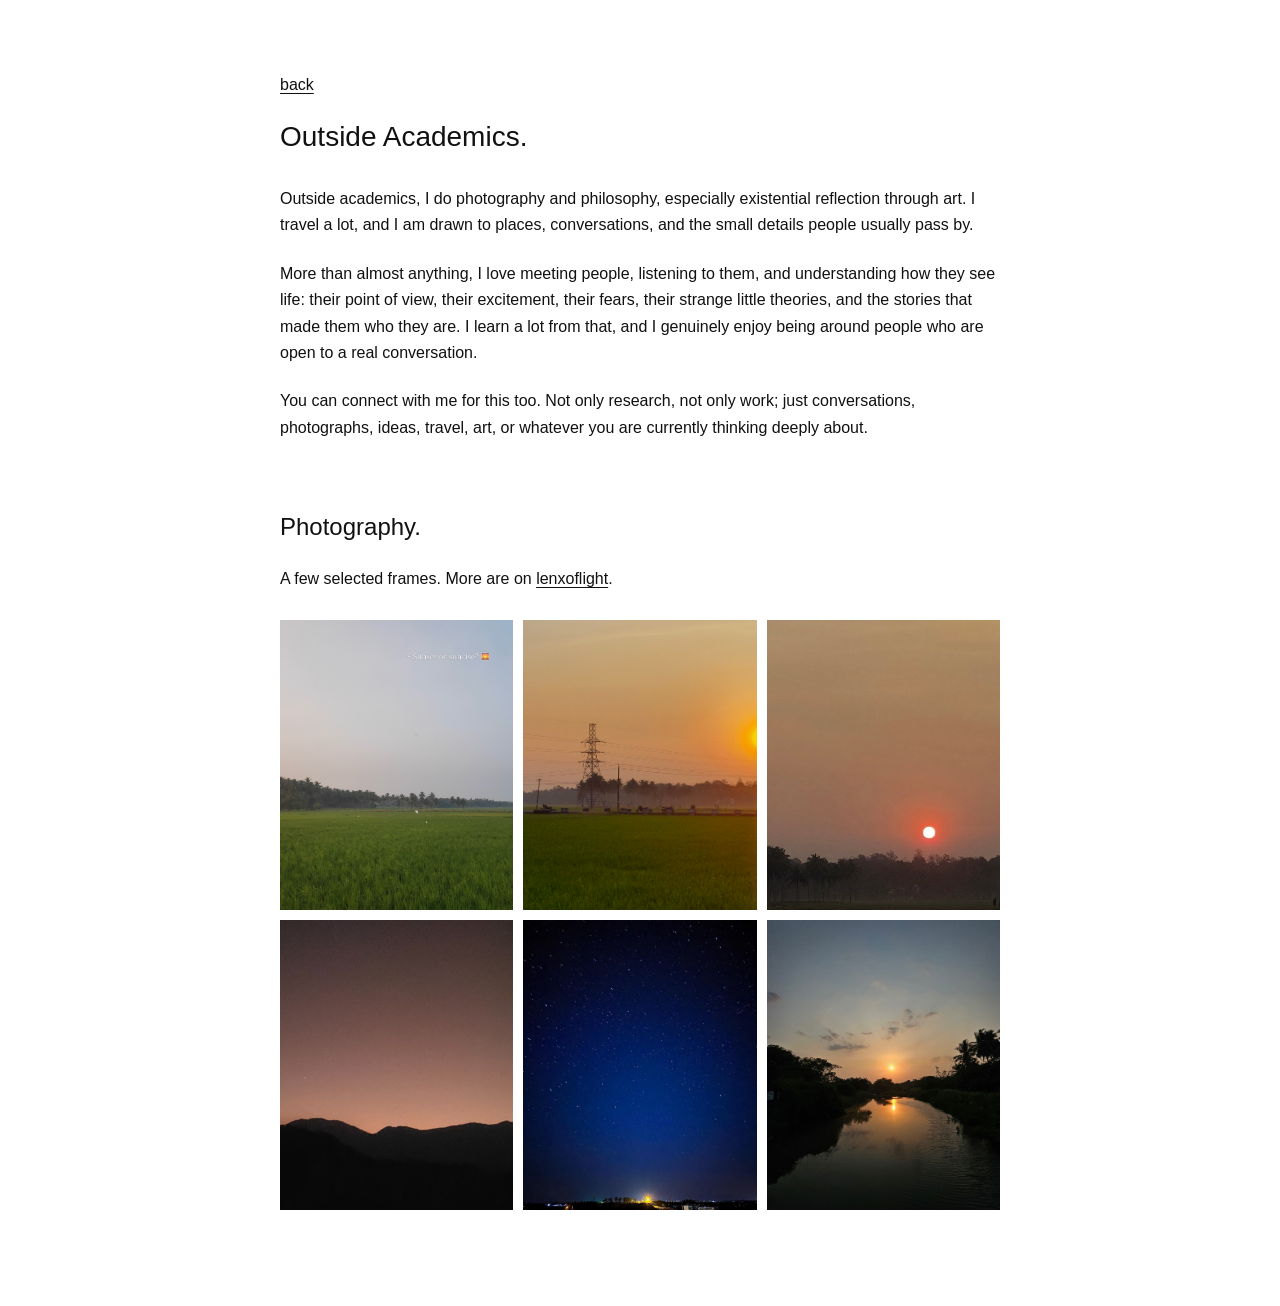
==== life.html @ 09ab65a8 "Update personal homepage" ====
<!DOCTYPE html>
<html lang="en">
<head>
    <meta charset="UTF-8">
    <meta name="viewport" content="width=device-width, initial-scale=1.0">
    <meta name="description" content="A personal page by Ajmal M about photography, philosophy, travel, and meeting people.">
    <title>Ajmal M | Outside Academics</title>
    <link rel="stylesheet" href="style.css">
</head>
<body>
    <main>
        <section class="intro">
            <p><a href="index.html">back</a></p>
            <h1>Outside Academics.</h1>

            <p>
                Outside academics, I do photography and philosophy, especially existential reflection through art. I travel a lot, and I am drawn to places, conversations, and the small details people usually pass by.
            </p>

            <p>
                More than almost anything, I love meeting people, listening to them, and understanding how they see life: their point of view, their excitement, their fears, their strange little theories, and the stories that made them who they are. I learn a lot from that, and I genuinely enjoy being around people who are open to a real conversation.
            </p>

            <p>
                You can connect with me for this too. Not only research, not only work; just conversations, photographs, ideas, travel, art, or whatever you are currently thinking deeply about.
            </p>

        </section>

        <section>
            <h2>Photography.</h2>
            <p>
                A few selected frames. More are on <a href="https://www.instagram.com/lenxoflight/" target="_blank" rel="noreferrer">lenxoflight</a>.
            </p>

            <div class="photo-grid" aria-label="Selected photography">
                <img src="IMG_8868.JPG" alt="Selected photograph by Ajmal M">
                <img src="IMG_8860.JPG" alt="Selected photograph by Ajmal M">
                <img src="IMG_8866.PNG" alt="Selected photograph by Ajmal M">
                <img src="IMG_8872.PNG" alt="Selected photograph by Ajmal M">
                <img src="IMG_8873.PNG" alt="Selected photograph by Ajmal M">
                <img src="IMG_8874.PNG" alt="Selected photograph by Ajmal M">
            </div>
        </section>
    </main>
</body>
</html>
---- style.css ----
* {
    box-sizing: border-box;
}

body {
    margin: 0;
    background: #ffffff;
    color: #111111;
    font-family: Arial, Helvetica, sans-serif;
    font-size: 16px;
    line-height: 1.65;
}

main {
    width: min(720px, calc(100% - 40px));
    margin: 0 auto;
    padding: 72px 0 96px;
}

h1,
h2,
h3,
p {
    margin-top: 0;
}

h1 {
    margin-bottom: 32px;
    font-size: 28px;
    line-height: 1.2;
    font-weight: 400;
}

h2 {
    margin: 64px 0 24px;
    font-size: 24px;
    line-height: 1.2;
    font-weight: 400;
}

h3 {
    margin-bottom: 4px;
    font-size: 16px;
    line-height: 1.45;
    font-weight: 400;
}

p {
    margin-bottom: 22px;
}

a {
    color: #111111;
    text-decoration: underline;
    text-underline-offset: 3px;
}

a:hover {
    color: #777777;
}

.intro {
    margin-bottom: 72px;
}

.email {
    margin-top: 36px;
    margin-bottom: 10px;
}

.links {
    display: flex;
    flex-wrap: wrap;
    gap: 8px;
}

.item {
    margin-bottom: 34px;
}

.item p {
    margin-bottom: 4px;
}

section:last-child {
    margin-top: 8px;
}

.photo-grid {
    display: grid;
    grid-template-columns: repeat(3, 1fr);
    gap: 10px;
    margin-top: 28px;
}

.photo-grid img {
    width: 100%;
    aspect-ratio: 896 / 1113;
    display: block;
    object-fit: cover;
}

@media (max-width: 520px) {
    main {
        width: min(100% - 28px, 720px);
        padding-top: 48px;
    }

    h1 {
        font-size: 26px;
    }

    h2 {
        margin-top: 52px;
    }

    .photo-grid {
        grid-template-columns: repeat(2, 1fr);
    }
}
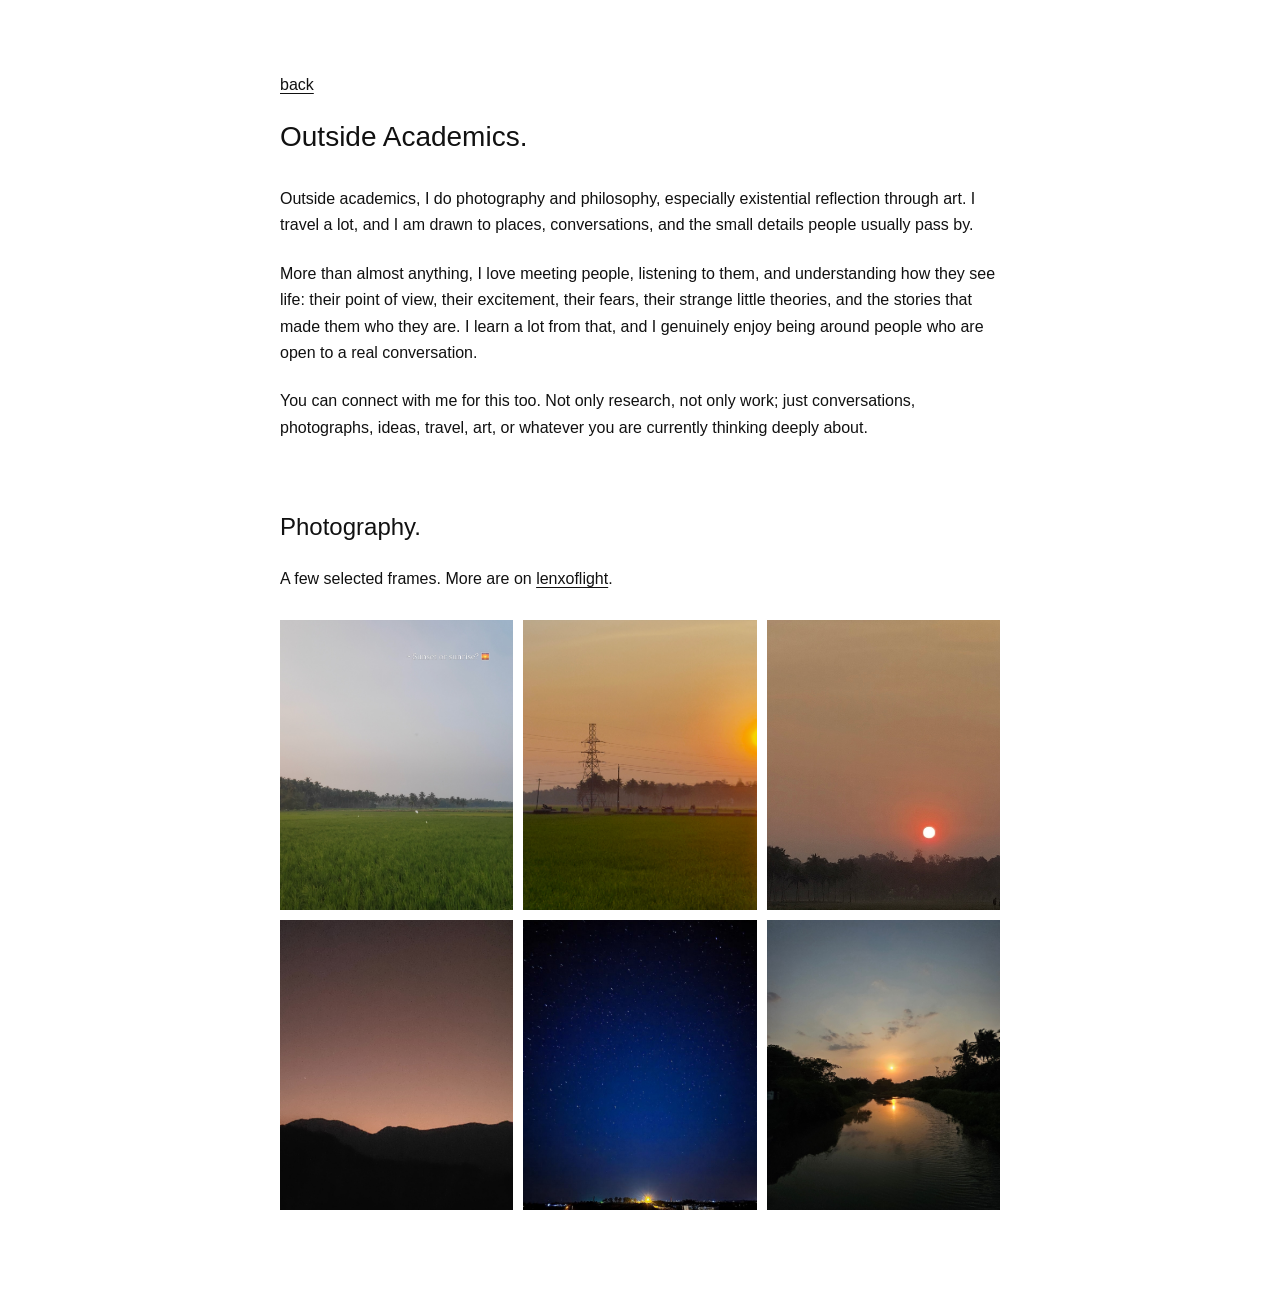
==== commit beca7bf1: "Add visitor map widget" ====
--- a/life.html
+++ b/life.html
@@ -42,6 +42,10 @@
                 <img src="IMG_8874.PNG" alt="Selected photograph by Ajmal M">
             </div>
         </section>
+
+        <section class="visitor-map" aria-label="Visitor map">
+            <script type="text/javascript" id="mapmyvisitors" src="//mapmyvisitors.com/map.js?d=YgQqd9OZsdZylh20CJjP2Hml6EyKtCfeo9AFl-pLIPY&cl=ffffff&w=a"></script>
+        </section>
     </main>
 </body>
 </html>
--- a/style.css
+++ b/style.css
@@ -71,7 +71,25 @@
 .links {
     display: flex;
     flex-wrap: wrap;
-    gap: 8px;
+    gap: 10px;
+    margin-top: 26px;
+}
+
+.links span {
+    display: none;
+}
+
+.links a {
+    padding: 6px 12px;
+    border: 1px solid #111111;
+    border-radius: 999px;
+    text-decoration: none;
+    line-height: 1.3;
+}
+
+.links a:hover {
+    background: #111111;
+    color: #ffffff;
 }
 
 .item {
@@ -100,6 +118,10 @@
     object-fit: cover;
 }
 
+.visitor-map {
+    margin-top: 64px;
+}
+
 @media (max-width: 520px) {
     main {
         width: min(100% - 28px, 720px);
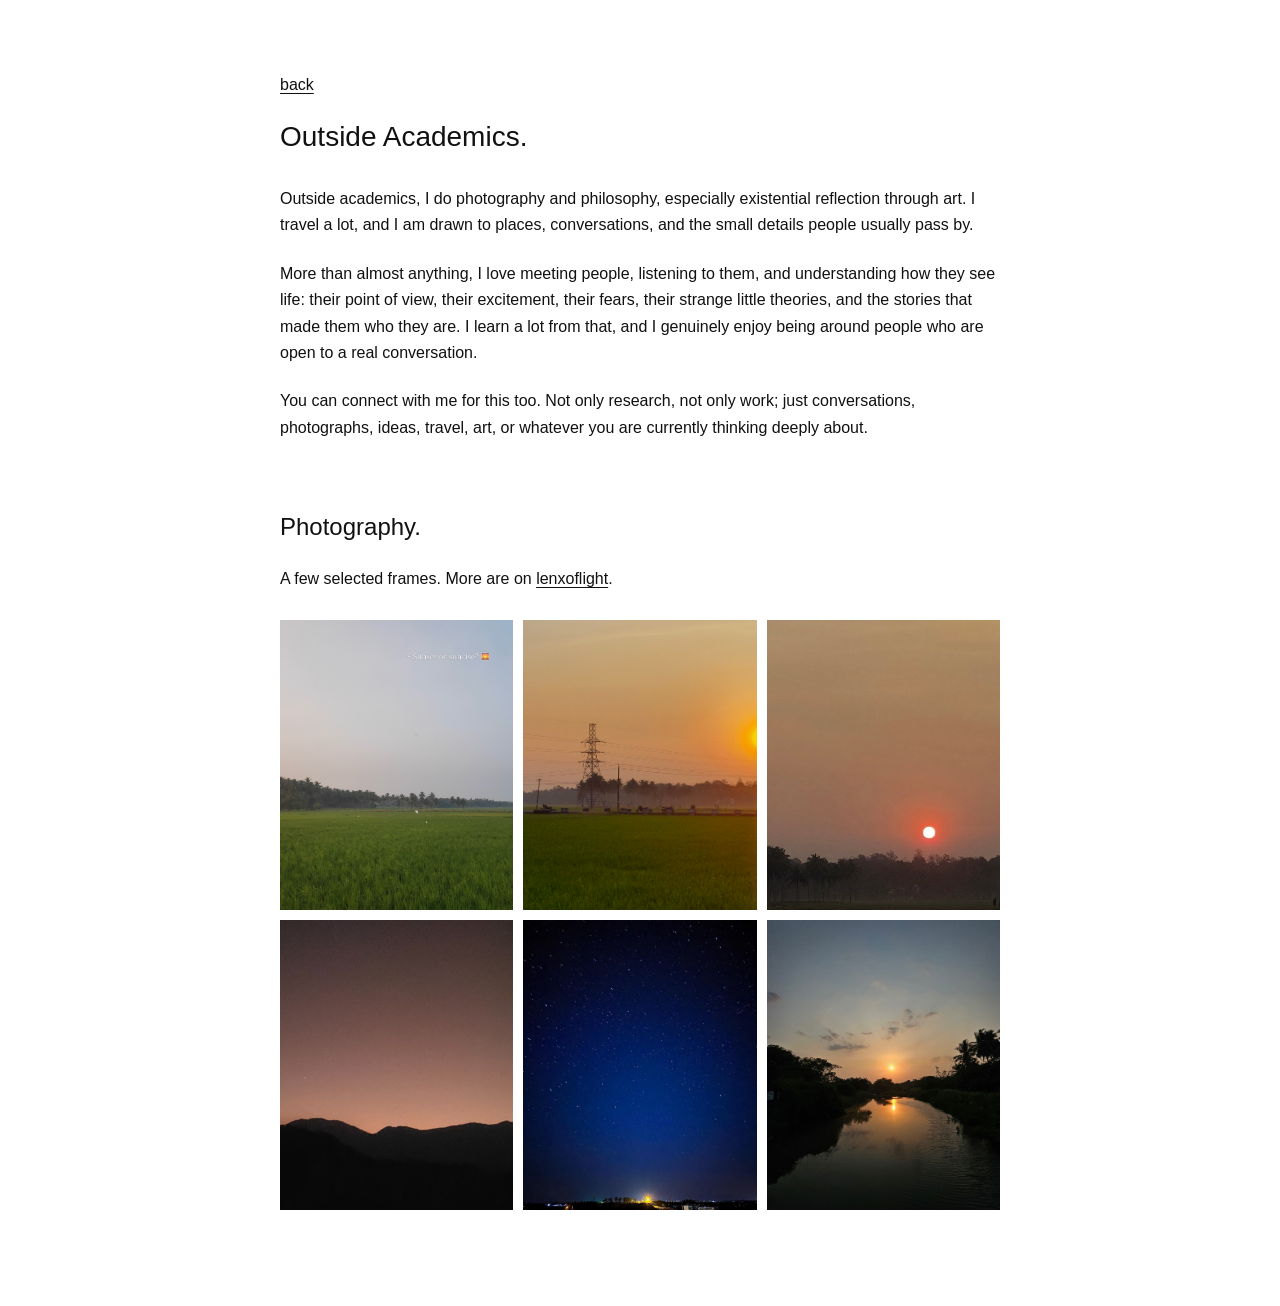
==== commit 8a005676: "Move visitor map to separate page" ====
--- a/life.html
+++ b/life.html
@@ -43,9 +43,6 @@
             </div>
         </section>
 
-        <section class="visitor-map" aria-label="Visitor map">
-            <script type="text/javascript" id="mapmyvisitors" src="//mapmyvisitors.com/map.js?d=YgQqd9OZsdZylh20CJjP2Hml6EyKtCfeo9AFl-pLIPY&cl=ffffff&w=a"></script>
-        </section>
     </main>
 </body>
 </html>
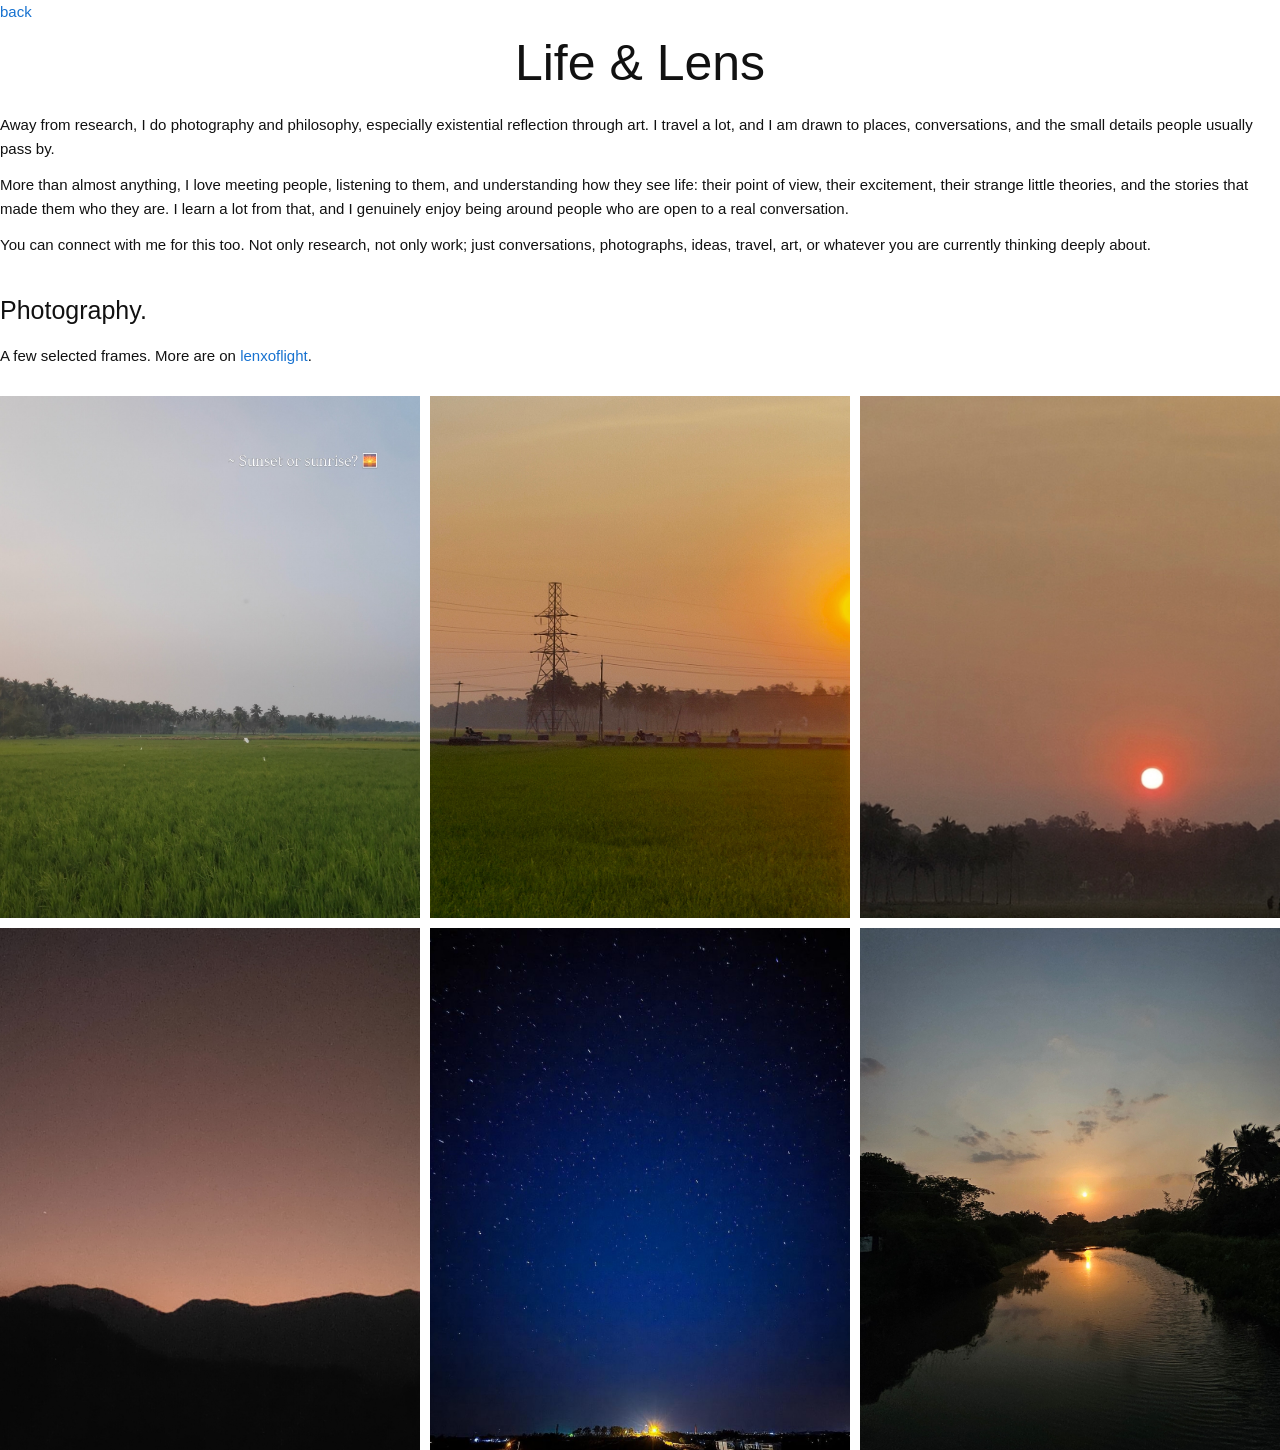
==== commit 88c1e6fb: "Adapt academic homepage layout" ====
--- a/life.html
+++ b/life.html
@@ -3,22 +3,23 @@
 <head>
     <meta charset="UTF-8">
     <meta name="viewport" content="width=device-width, initial-scale=1.0">
-    <meta name="description" content="A personal page by Ajmal M about photography, philosophy, travel, and meeting people.">
-    <title>Ajmal M | Outside Academics</title>
+    <meta name="description" content="Ajmal M on photography, philosophy, travel, and meeting people.">
+    <title>Ajmal M | Life & Lens</title>
+    <link rel="icon" type="image/png" href="images/iit-madras-logo.png">
     <link rel="stylesheet" href="style.css">
 </head>
 <body>
     <main>
         <section class="intro">
             <p><a href="index.html">back</a></p>
-            <h1>Outside Academics.</h1>
+            <h1>Life & Lens</h1>
 
             <p>
-                Outside academics, I do photography and philosophy, especially existential reflection through art. I travel a lot, and I am drawn to places, conversations, and the small details people usually pass by.
+                Away from research, I do photography and philosophy, especially existential reflection through art. I travel a lot, and I am drawn to places, conversations, and the small details people usually pass by.
             </p>
 
             <p>
-                More than almost anything, I love meeting people, listening to them, and understanding how they see life: their point of view, their excitement, their fears, their strange little theories, and the stories that made them who they are. I learn a lot from that, and I genuinely enjoy being around people who are open to a real conversation.
+                More than almost anything, I love meeting people, listening to them, and understanding how they see life: their point of view, their excitement, their strange little theories, and the stories that made them who they are. I learn a lot from that, and I genuinely enjoy being around people who are open to a real conversation.
             </p>
 
             <p>
--- a/style.css
+++ b/style.css
@@ -6,15 +6,25 @@
     margin: 0;
     background: #ffffff;
     color: #111111;
-    font-family: Arial, Helvetica, sans-serif;
-    font-size: 16px;
-    line-height: 1.65;
-}
-
-main {
-    width: min(720px, calc(100% - 40px));
+    font-family: Lato, Verdana, Helvetica, sans-serif;
+    font-size: 15px;
+    line-height: 1.6;
+}
+
+a {
+    color: #1772d0;
+    text-decoration: none;
+}
+
+a:hover,
+a:focus {
+    color: #f09228;
+}
+
+.page {
+    width: min(1000px, calc(100% - 32px));
     margin: 0 auto;
-    padding: 72px 0 96px;
+    padding: 34px 0 70px;
 }
 
 h1,
@@ -25,83 +35,122 @@
 }
 
 h1 {
-    margin-bottom: 32px;
-    font-size: 28px;
-    line-height: 1.2;
+    margin-bottom: 22px;
+    text-align: center;
+    font-size: 50px;
+    line-height: 1.1;
     font-weight: 400;
 }
 
 h2 {
-    margin: 64px 0 24px;
-    font-size: 24px;
-    line-height: 1.2;
+    margin: 38px 0 18px;
+    font-size: 25px;
+    line-height: 1.25;
     font-weight: 400;
 }
 
 h3 {
     margin-bottom: 4px;
-    font-size: 16px;
-    line-height: 1.45;
-    font-weight: 400;
+    font-size: 15px;
+    line-height: 1.35;
+    font-weight: 700;
 }
 
 p {
-    margin-bottom: 22px;
-}
-
-a {
-    color: #111111;
-    text-decoration: underline;
-    text-underline-offset: 3px;
-}
-
-a:hover {
-    color: #777777;
-}
-
-.intro {
-    margin-bottom: 72px;
-}
-
-.email {
-    margin-top: 36px;
-    margin-bottom: 10px;
+    margin-bottom: 12px;
+}
+
+.hero {
+    display: grid;
+    grid-template-columns: minmax(0, 1fr) 280px;
+    gap: 34px;
+    align-items: center;
+    padding: 12px 20px 26px;
+}
+
+.hero-copy {
+    max-width: 680px;
+}
+
+.profile-photo {
+    width: 100%;
+    height: auto;
+    border-radius: 12px;
 }
 
 .links {
     display: flex;
     flex-wrap: wrap;
+    justify-content: center;
     gap: 10px;
-    margin-top: 26px;
-}
-
-.links span {
-    display: none;
+    margin-top: 20px;
 }
 
 .links a {
-    padding: 6px 12px;
-    border: 1px solid #111111;
+    padding: 5px 11px;
+    border: 1px solid #1772d0;
     border-radius: 999px;
-    text-decoration: none;
-    line-height: 1.3;
+    line-height: 1.25;
 }
 
 .links a:hover {
-    background: #111111;
-    color: #ffffff;
-}
-
-.item {
-    margin-bottom: 34px;
-}
-
-.item p {
-    margin-bottom: 4px;
-}
-
-section:last-child {
-    margin-top: 8px;
+    border-color: #f09228;
+}
+
+.news-list,
+.plain-list {
+    margin-top: 0;
+    padding-left: 22px;
+}
+
+.news-list li,
+.plain-list li {
+    margin-bottom: 8px;
+}
+
+.news-list span {
+    color: #d00000;
+    font-weight: 700;
+}
+
+.focus-list {
+    display: grid;
+    grid-template-columns: repeat(3, 1fr);
+    gap: 12px;
+    margin-top: 20px;
+}
+
+.focus-list p {
+    margin: 0;
+    padding: 14px;
+    border: 1px solid #e8e8e8;
+    background: #fafafa;
+    font-weight: 700;
+}
+
+.experience {
+    display: grid;
+    grid-template-columns: 170px minmax(0, 1fr);
+    gap: 26px;
+    align-items: center;
+    padding: 18px 0;
+}
+
+.logo {
+    display: flex;
+    align-items: center;
+    justify-content: center;
+}
+
+.logo img {
+    max-width: 100%;
+    max-height: 105px;
+    object-fit: contain;
+}
+
+.meta {
+    color: #666666;
+    margin-bottom: 6px;
 }
 
 .photo-grid {
@@ -119,21 +168,48 @@
 }
 
 .visitor-map {
-    margin-top: 64px;
+    margin-top: 40px;
+}
+
+@media (max-width: 760px) {
+    h1 {
+        text-align: left;
+        font-size: 38px;
+    }
+
+    .hero {
+        grid-template-columns: 1fr;
+        padding-left: 0;
+        padding-right: 0;
+    }
+
+    .profile-photo {
+        max-width: 260px;
+        grid-row: 1;
+    }
+
+    .links {
+        justify-content: flex-start;
+    }
+
+    .focus-list,
+    .experience {
+        grid-template-columns: 1fr;
+    }
+
+    .logo {
+        justify-content: flex-start;
+    }
+
+    .logo img {
+        max-width: 170px;
+    }
 }
 
 @media (max-width: 520px) {
-    main {
-        width: min(100% - 28px, 720px);
-        padding-top: 48px;
-    }
-
-    h1 {
-        font-size: 26px;
-    }
-
-    h2 {
-        margin-top: 52px;
+    .page {
+        width: min(100% - 28px, 1000px);
+        padding-top: 26px;
     }
 
     .photo-grid {
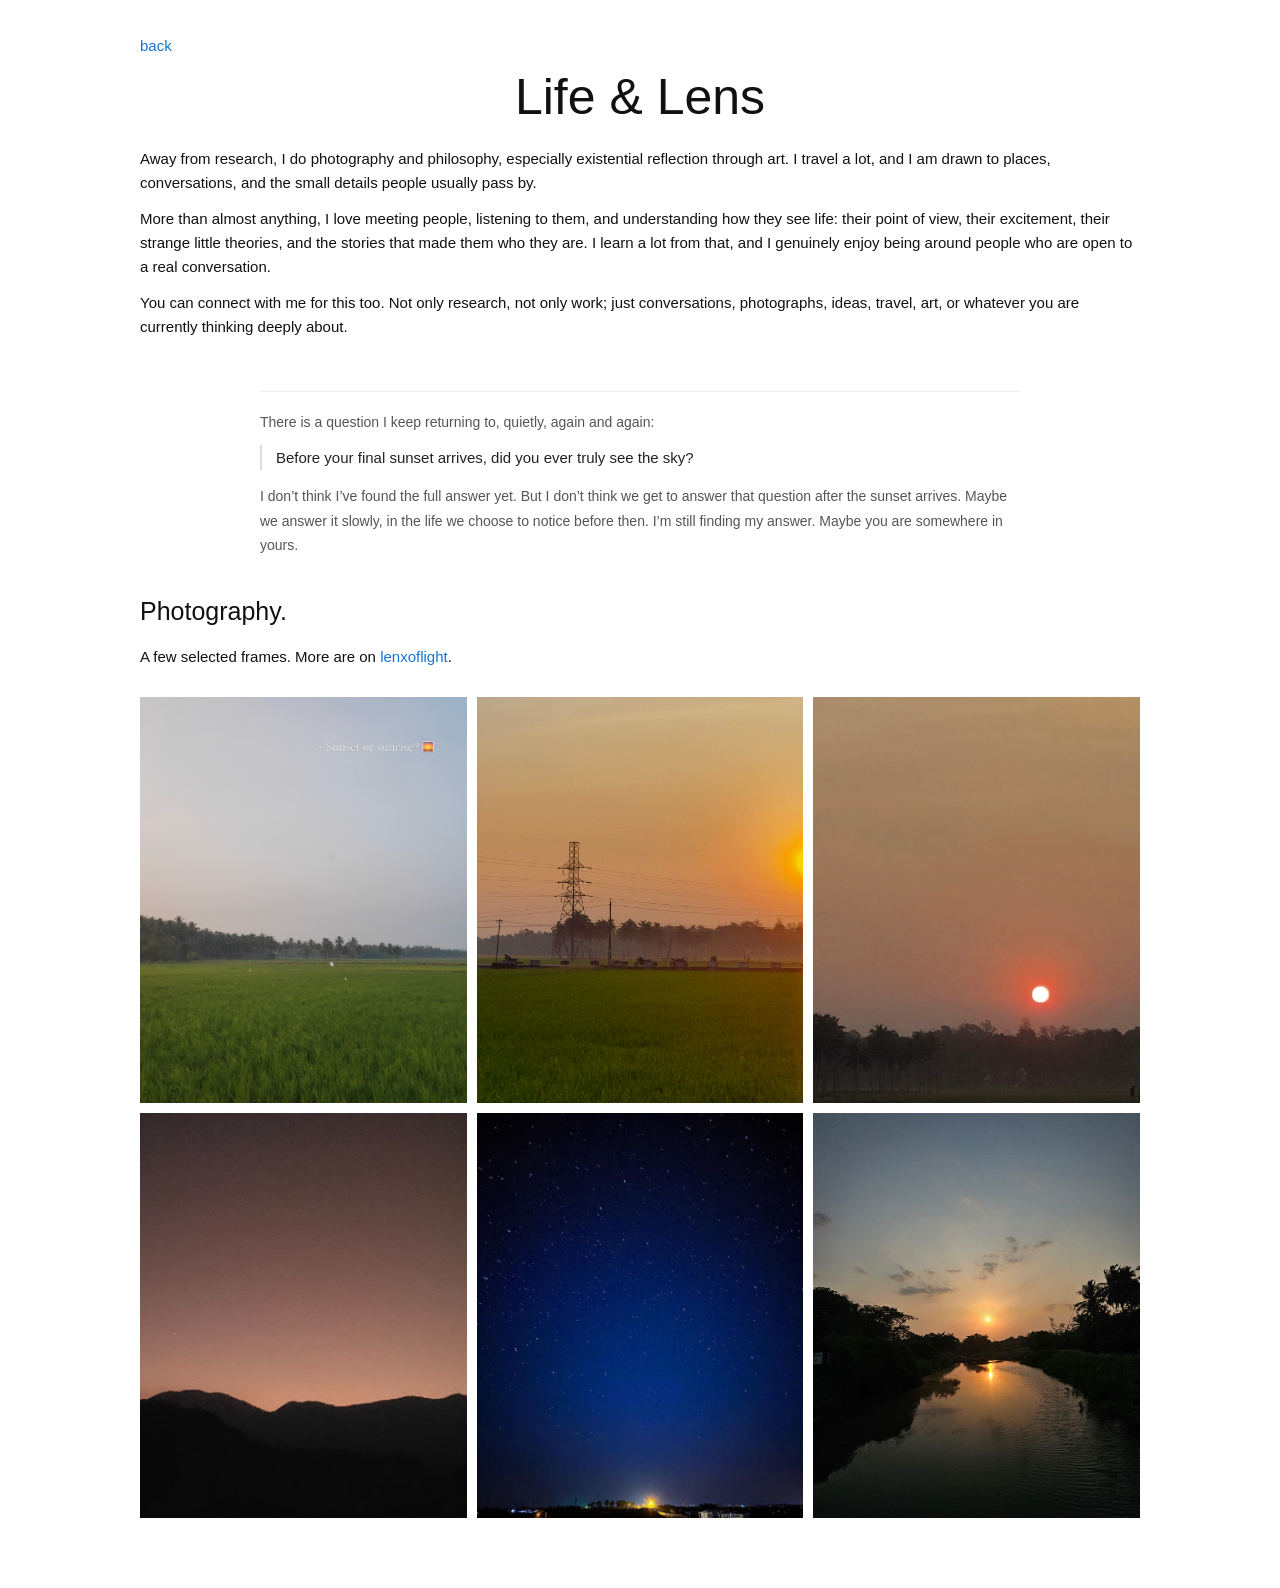
==== commit 1158b3c2: "Add Life and Lens reflection note" ====
--- a/life.html
+++ b/life.html
@@ -6,10 +6,10 @@
     <meta name="description" content="Ajmal M on photography, philosophy, travel, and meeting people.">
     <title>Ajmal M | Life & Lens</title>
     <link rel="icon" type="image/png" href="images/iit-madras-logo.png">
-    <link rel="stylesheet" href="style.css">
+    <link rel="stylesheet" href="style.css?v=20260511">
 </head>
 <body>
-    <main>
+    <main class="page">
         <section class="intro">
             <p><a href="index.html">back</a></p>
             <h1>Life & Lens</h1>
@@ -26,6 +26,14 @@
                 You can connect with me for this too. Not only research, not only work; just conversations, photographs, ideas, travel, art, or whatever you are currently thinking deeply about.
             </p>
 
+        </section>
+
+        <section class="reflection">
+            <p>There is a question I keep returning to, quietly, again and again:</p>
+            <blockquote class="reflection-question">Before your final sunset arrives, did you ever truly see the sky?</blockquote>
+            <p>
+                I don’t think I’ve found the full answer yet. But I don’t think we get to answer that question after the sunset arrives. Maybe we answer it slowly, in the life we choose to notice before then. I’m still finding my answer. Maybe you are somewhere in yours.
+            </p>
         </section>
 
         <section>
--- a/style.css
+++ b/style.css
@@ -126,6 +126,7 @@
     border: 1px solid #e8e8e8;
     background: #fafafa;
     font-weight: 700;
+    text-align: center;
 }
 
 .experience {
@@ -171,6 +172,30 @@
     margin-top: 40px;
 }
 
+.reflection {
+    max-width: 760px;
+    margin: 52px auto 0;
+    padding-top: 18px;
+    border-top: 1px solid #eeeeee;
+    color: #555555;
+}
+
+.reflection-question {
+    margin: 10px 0 14px;
+    padding-left: 14px;
+    border-left: 2px solid #dddddd;
+    color: #222222;
+    font-size: 15px;
+    font-weight: 400;
+    line-height: 1.7;
+}
+
+.reflection p {
+    margin-bottom: 0;
+    font-size: 14px;
+    line-height: 1.75;
+}
+
 @media (max-width: 760px) {
     h1 {
         text-align: left;
